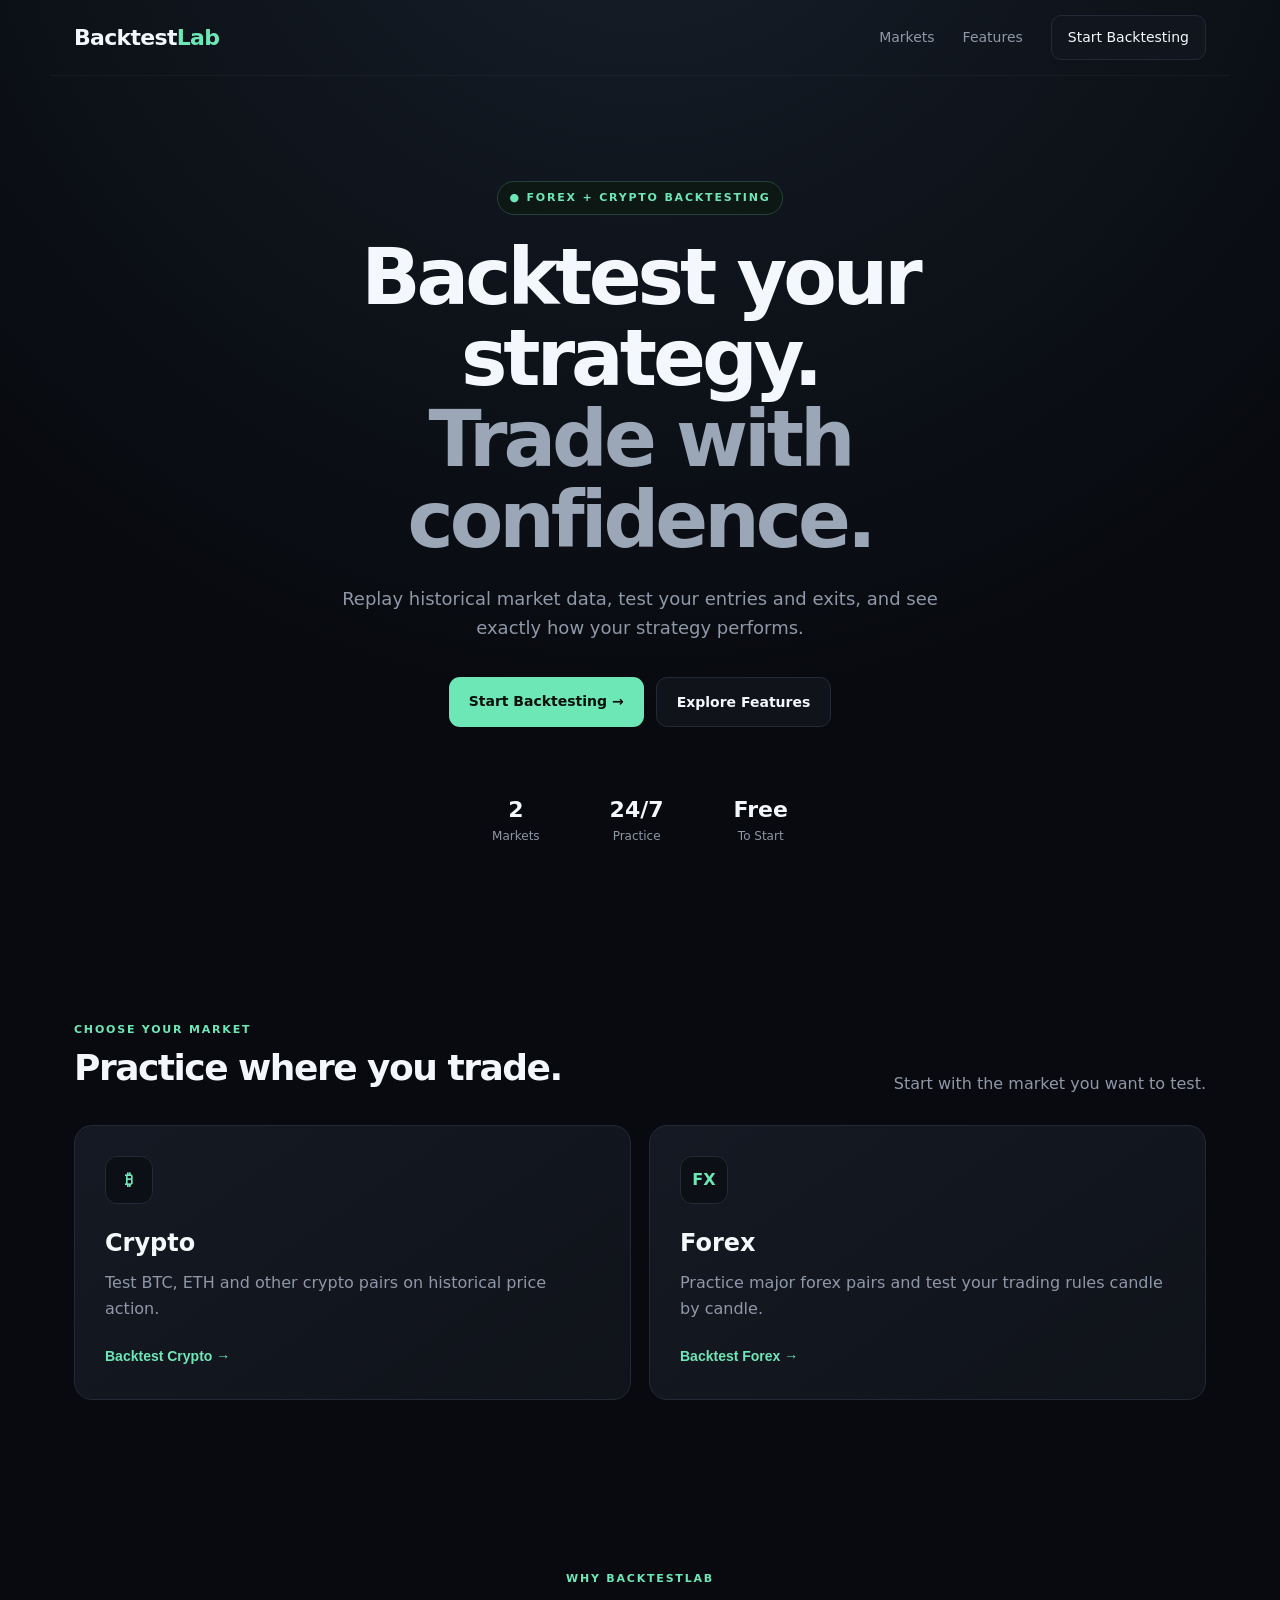
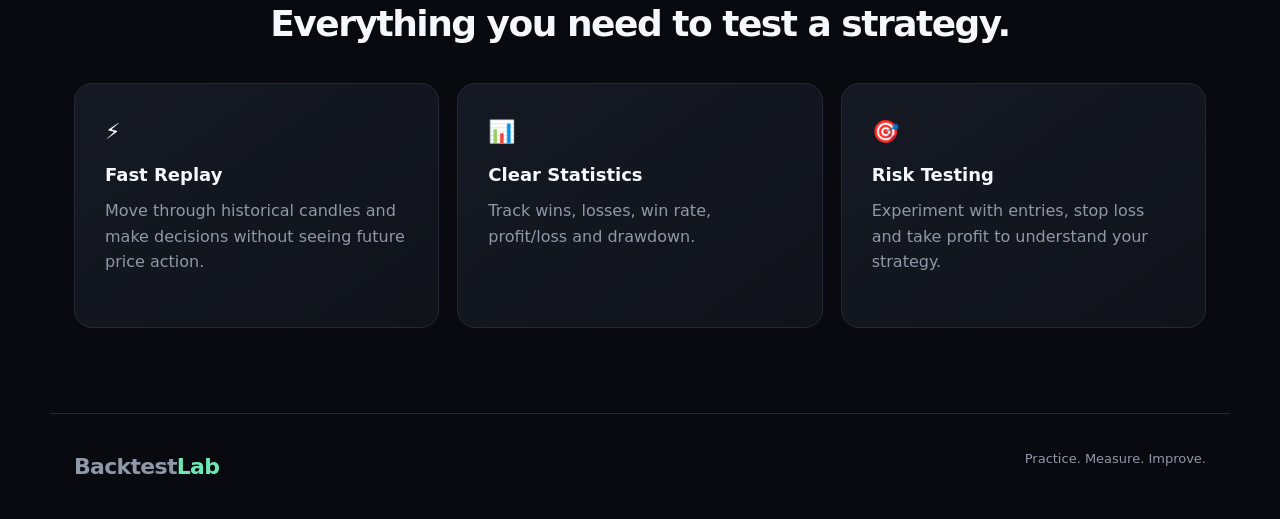
==== index.html @ ce2e9ffb "Add files via upload" ====
<!DOCTYPE html>
<html lang="en">
<head>
  <meta charset="UTF-8">
  <meta name="viewport" content="width=device-width, initial-scale=1.0">
  <title>BacktestLab — Test Your Strategy</title>
  <link rel="stylesheet" href="style.css">
</head>
<body>
  <nav class="nav">
    <div class="logo">Backtest<span>Lab</span></div>
    <div class="nav-links">
      <a href="dashboard.html">Markets</a>
      <a href="#features">Features</a>
      <a class="nav-btn" href="#start">Start Backtesting</a>
    </div>
  </nav>

  <main>
    <section class="hero" id="start">
      <div class="badge">● FOREX + CRYPTO BACKTESTING</div>
      <h1>Backtest your strategy.<br><span>Trade with confidence.</span></h1>
      <p>Replay historical market data, test your entries and exits, and see exactly how your strategy performs.</p>
      <div class="hero-buttons">
        <a class="primary-btn" href="dashboard.html">Start Backtesting <b>→</b></a>
        <a class="secondary-btn" href="#features">Explore Features</a>
      </div>
      <div class="stats">
        <div><strong>2</strong><small>Markets</small></div>
        <div><strong>24/7</strong><small>Practice</small></div>
        <div><strong>Free</strong><small>To Start</small></div>
      </div>
    </section>

    <section class="markets" id="markets">
      <div class="section-title">
        <div>
          <p class="eyebrow">CHOOSE YOUR MARKET</p>
          <h2>Practice where you trade.</h2>
        </div>
        <p>Start with the market you want to test.</p>
      </div>
      <div class="market-grid">
        <article class="market-card">
          <div class="icon">₿</div>
          <h3>Crypto</h3>
          <p>Test BTC, ETH and other crypto pairs on historical price action.</p>
          <button onclick="window.location.href='dashboard.html?market=crypto'">Backtest Crypto →</button>
        </article>
        <article class="market-card">
          <div class="icon">FX</div>
          <h3>Forex</h3>
          <p>Practice major forex pairs and test your trading rules candle by candle.</p>
          <button onclick="window.location.href='dashboard.html?market=forex'">Backtest Forex →</button>
        </article>
      </div>
    </section>

    <section class="features" id="features">
      <p class="eyebrow">WHY BACKTESTLAB</p>
      <h2>Everything you need to test a strategy.</h2>
      <div class="feature-grid">
        <div class="feature"><div>⚡</div><h3>Fast Replay</h3><p>Move through historical candles and make decisions without seeing future price action.</p></div>
        <div class="feature"><div>📊</div><h3>Clear Statistics</h3><p>Track wins, losses, win rate, profit/loss and drawdown.</p></div>
        <div class="feature"><div>🎯</div><h3>Risk Testing</h3><p>Experiment with entries, stop loss and take profit to understand your strategy.</p></div>
      </div>
    </section>
  </main>

  <footer>
    <div class="logo">Backtest<span>Lab</span></div>
    <p>Practice. Measure. Improve.</p>
  </footer>

  <script src="script.js"></script>
</body>
</html>
---- style.css ----
*{box-sizing:border-box;margin:0;padding:0}
:root{--bg:#080a0f;--panel:#10131a;--panel2:#151923;--text:#f4f7fb;--muted:#8f98a8;--line:#232936;--accent:#6ee7b7}
html{scroll-behavior:smooth}
body{font-family:Inter,system-ui,-apple-system,BlinkMacSystemFont,"Segoe UI",sans-serif;background:radial-gradient(circle at 50% -10%,#17202b 0,#080a0f 38%);color:var(--text);line-height:1.6}
a{text-decoration:none;color:inherit}
.nav{height:76px;display:flex;align-items:center;justify-content:space-between;max-width:1180px;margin:auto;padding:0 24px;border-bottom:1px solid rgba(255,255,255,.04)}
.logo{font-size:22px;font-weight:800;letter-spacing:-.7px}.logo span{color:var(--accent)}
.nav-links{display:flex;align-items:center;gap:28px;color:var(--muted);font-size:14px}.nav-links a:hover{color:var(--text)}
.nav-btn{padding:10px 16px;border:1px solid var(--line);border-radius:10px;color:var(--text)!important;background:#11151d}
.hero{max-width:900px;text-align:center;margin:0 auto;padding:105px 24px 90px}
.badge,.eyebrow{font-size:11px;letter-spacing:1.8px;font-weight:800;color:var(--accent)}
.badge{display:inline-block;border:1px solid #244337;background:#0d1714;padding:7px 12px;border-radius:999px;margin-bottom:22px}
.hero h1{font-size:clamp(44px,7vw,78px);line-height:1.04;letter-spacing:-4px;margin-bottom:24px}.hero h1 span{color:#9ba6b7}
.hero>p{max-width:650px;margin:auto;color:var(--muted);font-size:18px}
.hero-buttons{display:flex;justify-content:center;gap:12px;margin-top:34px;flex-wrap:wrap}
.primary-btn,.secondary-btn{padding:13px 20px;border-radius:11px;font-weight:750;font-size:14px}.primary-btn{background:var(--accent);color:#06100b}.secondary-btn{border:1px solid var(--line);background:var(--panel)}
.stats{display:flex;justify-content:center;gap:70px;margin-top:65px}.stats div{display:flex;flex-direction:column}.stats strong{font-size:22px}.stats small{color:var(--muted);font-size:12px}
.markets,.features{max-width:1180px;margin:auto;padding:85px 24px}.section-title{display:flex;justify-content:space-between;align-items:end;margin-bottom:28px}.section-title h2,.features h2{font-size:36px;letter-spacing:-1.5px}.section-title>p{color:var(--muted)}
.market-grid{display:grid;grid-template-columns:1fr 1fr;gap:18px}.market-card,.feature{background:linear-gradient(145deg,var(--panel2),var(--panel));border:1px solid var(--line);border-radius:18px;padding:30px}
.icon{width:48px;height:48px;display:grid;place-items:center;border:1px solid var(--line);border-radius:12px;background:#0c0f15;margin-bottom:20px;font-weight:900;color:var(--accent)}
.market-card h3{font-size:24px}.market-card p,.feature p{color:var(--muted);margin:8px 0 22px}
.market-card button{border:0;background:transparent;color:var(--accent);font-weight:800;cursor:pointer;font-size:14px;padding:0}
.features{text-align:center}.features h2{margin:8px 0 30px}.feature-grid{display:grid;grid-template-columns:repeat(3,1fr);gap:18px;text-align:left}.feature>div{font-size:22px;margin-bottom:12px}.feature h3{font-size:18px}
footer{border-top:1px solid var(--line);max-width:1180px;margin:auto;padding:35px 24px;display:flex;justify-content:space-between;color:var(--muted);font-size:13px}
@media(max-width:720px){.nav-links a:not(.nav-btn){display:none}.hero{padding-top:70px}.hero h1{letter-spacing:-2px}.stats{gap:28px}.section-title{display:block}.section-title>p{margin-top:8px}.market-grid,.feature-grid{grid-template-columns:1fr}footer{display:block}footer p{margin-top:8px}}
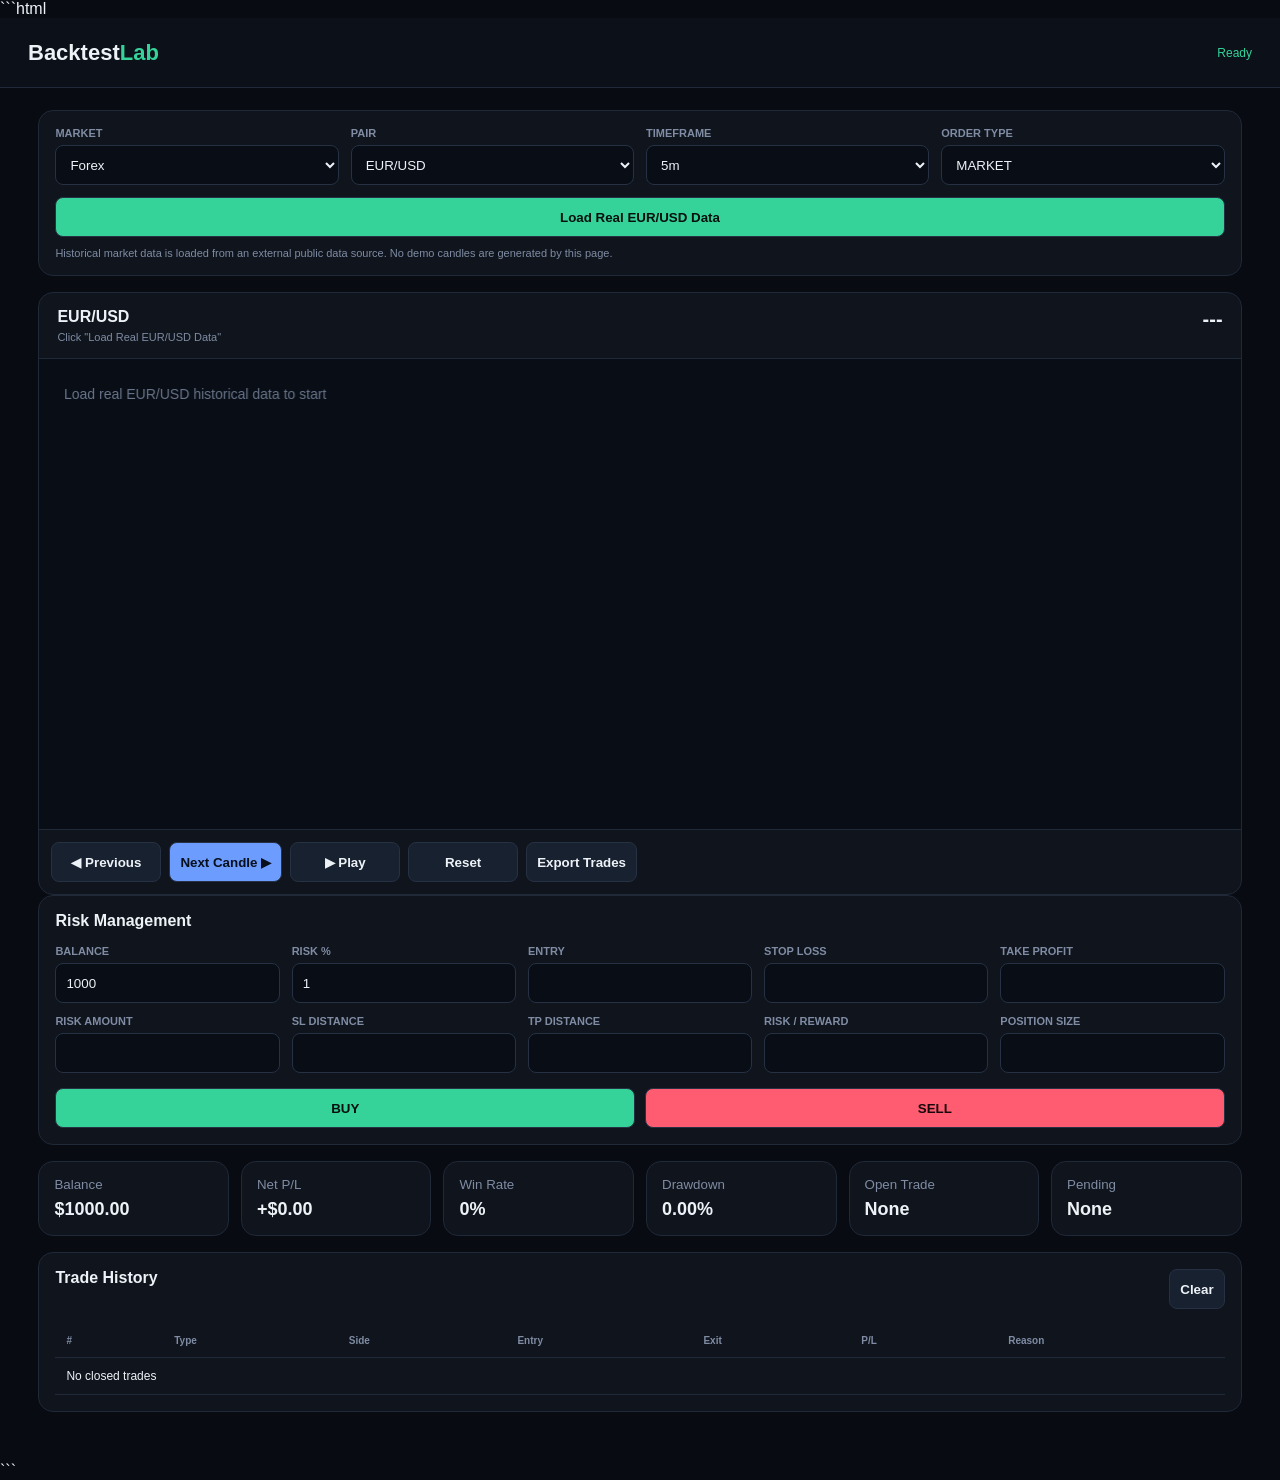
==== commit 415d89bd: "Update index.html" ====
--- a/index.html
+++ b/index.html
@@ -1,77 +1,2175 @@
+```html
 <!DOCTYPE html>
 <html lang="en">
 <head>
-  <meta charset="UTF-8">
-  <meta name="viewport" content="width=device-width, initial-scale=1.0">
-  <title>BacktestLab — Test Your Strategy</title>
-  <link rel="stylesheet" href="style.css">
+<meta charset="UTF-8">
+<meta name="viewport" content="width=device-width,initial-scale=1.0">
+<title>BacktestLab</title>
+
+<style>
+*{box-sizing:border-box;margin:0;padding:0}
+
+body{
+  background:#080b11;
+  color:#edf2f7;
+  font-family:Arial,sans-serif;
+}
+
+header{
+  height:70px;
+  padding:0 28px;
+  display:flex;
+  align-items:center;
+  justify-content:space-between;
+  border-bottom:1px solid #202938;
+  background:#0c1119;
+}
+
+.logo{
+  font-size:22px;
+  font-weight:800;
+}
+
+.logo span{color:#35d39a}
+
+#status{
+  color:#35d39a;
+  font-size:12px;
+}
+
+main{
+  width:94%;
+  max-width:1450px;
+  margin:22px auto 50px;
+}
+
+.panel,.chartWrap,.stat{
+  background:#0f141d;
+  border:1px solid #202938;
+  border-radius:15px;
+}
+
+.panel{
+  padding:16px;
+  margin-bottom:16px;
+}
+
+.grid{
+  display:grid;
+  grid-template-columns:repeat(4,1fr);
+  gap:12px;
+}
+
+label{
+  display:block;
+  color:#7f8ca3;
+  font-size:11px;
+  font-weight:bold;
+  margin-bottom:6px;
+  text-transform:uppercase;
+}
+
+input,select,button{
+  width:100%;
+  height:40px;
+  border-radius:8px;
+  border:1px solid #263143;
+  background:#090e16;
+  color:#edf2f7;
+  padding:0 10px;
+}
+
+button{
+  cursor:pointer;
+  background:#182130;
+  font-weight:bold;
+}
+
+button:hover{
+  background:#253247;
+}
+
+.green{
+  background:#35d39a;
+  color:#07100d;
+}
+
+.red{
+  background:#ff5c72;
+  color:#16070a;
+}
+
+.blue{
+  background:#6d9cff;
+  color:#07101c;
+}
+
+.chartWrap{
+  overflow:hidden;
+}
+
+.chartTop{
+  padding:15px 18px;
+  border-bottom:1px solid #202938;
+  display:flex;
+  justify-content:space-between;
+}
+
+#price{
+  font-size:20px;
+  font-weight:bold;
+}
+
+canvas{
+  display:block;
+  width:100%;
+  height:470px;
+  background:#090e16;
+}
+
+.controls{
+  display:flex;
+  gap:8px;
+  padding:12px;
+  border-top:1px solid #202938;
+}
+
+.controls button{
+  width:auto;
+  min-width:110px;
+}
+
+.riskGrid{
+  display:grid;
+  grid-template-columns:repeat(5,1fr);
+  gap:12px;
+}
+
+.stats{
+  display:grid;
+  grid-template-columns:repeat(6,1fr);
+  gap:12px;
+}
+
+.stat{
+  padding:15px;
+}
+
+.stat small{
+  display:block;
+  color:#7f8ca3;
+  margin-bottom:7px;
+}
+
+.stat strong{
+  font-size:18px;
+}
+
+.tradeButtons{
+  display:grid;
+  grid-template-columns:1fr 1fr;
+  gap:10px;
+  margin-top:15px;
+}
+
+table{
+  width:100%;
+  border-collapse:collapse;
+}
+
+th,td{
+  padding:11px;
+  text-align:left;
+  border-bottom:1px solid #202938;
+  font-size:12px;
+}
+
+th{
+  color:#7f8ca3;
+  font-size:10px;
+}
+
+.source{
+  margin-top:10px;
+  color:#7f8ca3;
+  font-size:11px;
+}
+
+@media(max-width:900px){
+  .grid,.riskGrid,.stats{
+    grid-template-columns:repeat(2,1fr);
+  }
+}
+
+@media(max-width:550px){
+  .grid,.riskGrid,.stats{
+    grid-template-columns:1fr;
+  }
+
+  canvas{
+    height:350px;
+  }
+
+  .controls{
+    flex-wrap:wrap;
+  }
+
+  .controls button{
+    flex:1;
+  }
+}
+</style>
 </head>
+
 <body>
-  <nav class="nav">
-    <div class="logo">Backtest<span>Lab</span></div>
-    <div class="nav-links">
-      <a href="dashboard.html">Markets</a>
-      <a href="#features">Features</a>
-      <a class="nav-btn" href="#start">Start Backtesting</a>
-    </div>
-  </nav>
-
-  <main>
-    <section class="hero" id="start">
-      <div class="badge">● FOREX + CRYPTO BACKTESTING</div>
-      <h1>Backtest your strategy.<br><span>Trade with confidence.</span></h1>
-      <p>Replay historical market data, test your entries and exits, and see exactly how your strategy performs.</p>
-      <div class="hero-buttons">
-        <a class="primary-btn" href="dashboard.html">Start Backtesting <b>→</b></a>
-        <a class="secondary-btn" href="#features">Explore Features</a>
-      </div>
-      <div class="stats">
-        <div><strong>2</strong><small>Markets</small></div>
-        <div><strong>24/7</strong><small>Practice</small></div>
-        <div><strong>Free</strong><small>To Start</small></div>
-      </div>
-    </section>
-
-    <section class="markets" id="markets">
-      <div class="section-title">
-        <div>
-          <p class="eyebrow">CHOOSE YOUR MARKET</p>
-          <h2>Practice where you trade.</h2>
-        </div>
-        <p>Start with the market you want to test.</p>
-      </div>
-      <div class="market-grid">
-        <article class="market-card">
-          <div class="icon">₿</div>
-          <h3>Crypto</h3>
-          <p>Test BTC, ETH and other crypto pairs on historical price action.</p>
-          <button onclick="window.location.href='dashboard.html?market=crypto'">Backtest Crypto →</button>
-        </article>
-        <article class="market-card">
-          <div class="icon">FX</div>
-          <h3>Forex</h3>
-          <p>Practice major forex pairs and test your trading rules candle by candle.</p>
-          <button onclick="window.location.href='dashboard.html?market=forex'">Backtest Forex →</button>
-        </article>
-      </div>
-    </section>
-
-    <section class="features" id="features">
-      <p class="eyebrow">WHY BACKTESTLAB</p>
-      <h2>Everything you need to test a strategy.</h2>
-      <div class="feature-grid">
-        <div class="feature"><div>⚡</div><h3>Fast Replay</h3><p>Move through historical candles and make decisions without seeing future price action.</p></div>
-        <div class="feature"><div>📊</div><h3>Clear Statistics</h3><p>Track wins, losses, win rate, profit/loss and drawdown.</p></div>
-        <div class="feature"><div>🎯</div><h3>Risk Testing</h3><p>Experiment with entries, stop loss and take profit to understand your strategy.</p></div>
-      </div>
-    </section>
-  </main>
-
-  <footer>
-    <div class="logo">Backtest<span>Lab</span></div>
-    <p>Practice. Measure. Improve.</p>
-  </footer>
-
-  <script src="script.js"></script>
+
+<header>
+
+<div class="logo">
+Backtest<span>Lab</span>
+</div>
+
+<div id="status">
+Ready
+</div>
+
+</header>
+
+<main>
+
+<!-- MARKET -->
+
+<div class="panel">
+
+<div class="grid">
+
+<div>
+<label>Market</label>
+
+<select id="market">
+<option>Forex</option>
+</select>
+</div>
+
+
+<div>
+<label>Pair</label>
+
+<select id="pair">
+<option>EUR/USD</option>
+</select>
+</div>
+
+
+<div>
+<label>Timeframe</label>
+
+<select id="timeframe">
+<option>5m</option>
+</select>
+</div>
+
+
+<div>
+<label>Order Type</label>
+
+<select id="orderType">
+<option>MARKET</option>
+<option>LIMIT</option>
+</select>
+</div>
+
+</div>
+
+
+<div style="margin-top:12px">
+
+<button
+id="loadReal"
+class="green">
+
+Load Real EUR/USD Data
+
+</button>
+
+</div>
+
+
+<div class="source">
+
+Historical market data is loaded from an external public data source.
+No demo candles are generated by this page.
+
+</div>
+
+</div>
+
+
+<!-- CHART -->
+
+<div class="chartWrap">
+
+<div class="chartTop">
+
+<div>
+
+<strong id="chartPair">
+EUR/USD
+</strong>
+
+<div
+id="chartInfo"
+style="color:#7f8ca3;font-size:11px;margin-top:5px">
+
+Click "Load Real EUR/USD Data"
+
+</div>
+
+</div>
+
+
+<div id="price">
+---
+</div>
+
+</div>
+
+
+<canvas id="chart"></canvas>
+
+
+<div class="controls">
+
+<button id="prev">
+◀ Previous
+</button>
+
+<button id="next" class="blue">
+Next Candle ▶
+</button>
+
+<button id="play">
+▶ Play
+</button>
+
+<button id="reset">
+Reset
+</button>
+
+<button id="export">
+Export Trades
+</button>
+
+</div>
+
+</div>
+
+
+<!-- RISK -->
+
+<div class="panel">
+
+<div style="margin-bottom:15px">
+<strong>Risk Management</strong>
+</div>
+
+
+<div class="riskGrid">
+
+<div>
+<label>Balance</label>
+<input id="balance" type="number" value="1000">
+</div>
+
+<div>
+<label>Risk %</label>
+<input id="risk" type="number" value="1" step="0.1">
+</div>
+
+<div>
+<label>Entry</label>
+<input id="entry" type="number">
+</div>
+
+<div>
+<label>Stop Loss</label>
+<input id="sl" type="number">
+</div>
+
+<div>
+<label>Take Profit</label>
+<input id="tp" type="number">
+</div>
+
+<div>
+<label>Risk Amount</label>
+<input id="riskAmount" readonly>
+</div>
+
+<div>
+<label>SL Distance</label>
+<input id="slDistance" readonly>
+</div>
+
+<div>
+<label>TP Distance</label>
+<input id="tpDistance" readonly>
+</div>
+
+<div>
+<label>Risk / Reward</label>
+<input id="rr" readonly>
+</div>
+
+<div>
+<label>Position Size</label>
+<input id="size" readonly>
+</div>
+
+</div>
+
+
+<div class="tradeButtons">
+
+<button id="buy" class="green">
+BUY
+</button>
+
+<button id="sell" class="red">
+SELL
+</button>
+
+</div>
+
+</div>
+
+
+<!-- STATS -->
+
+<div class="stats">
+
+<div class="stat">
+<small>Balance</small>
+<strong id="statBalance">
+$1000.00
+</strong>
+</div>
+
+
+<div class="stat">
+<small>Net P/L</small>
+<strong id="statPL">
+$0.00
+</strong>
+</div>
+
+
+<div class="stat">
+<small>Win Rate</small>
+<strong id="statWin">
+0%
+</strong>
+</div>
+
+
+<div class="stat">
+<small>Drawdown</small>
+<strong id="statDD">
+0%
+</strong>
+</div>
+
+
+<div class="stat">
+<small>Open Trade</small>
+<strong id="statOpen">
+None
+</strong>
+</div>
+
+
+<div class="stat">
+<small>Pending</small>
+<strong id="statPending">
+None
+</strong>
+</div>
+
+</div>
+
+
+<!-- HISTORY -->
+
+<div
+class="panel"
+style="margin-top:16px">
+
+<div style="
+display:flex;
+justify-content:space-between;
+margin-bottom:15px">
+
+<strong>
+Trade History
+</strong>
+
+<button
+id="clear"
+style="width:auto">
+
+Clear
+
+</button>
+
+</div>
+
+
+<div style="overflow-x:auto">
+
+<table>
+
+<thead>
+
+<tr>
+
+<th>#</th>
+<th>Type</th>
+<th>Side</th>
+<th>Entry</th>
+<th>Exit</th>
+<th>P/L</th>
+<th>Reason</th>
+
+</tr>
+
+</thead>
+
+
+<tbody id="history">
+
+<tr>
+
+<td colspan="7">
+No closed trades
+</td>
+
+</tr>
+
+</tbody>
+
+</table>
+
+</div>
+
+</div>
+
+</main>
+
+
+<script>
+
+const $ = id =>
+document.getElementById(id);
+
+
+/*
+==================================================
+REAL HISTORICAL DATA SOURCE
+==================================================
+*/
+
+const DATA_URL =
+"https://raw.githubusercontent.com/getdata-finance/eurusd-5m-ohlcv-forex-historical-data/main/EURUSD_5m.csv";
+
+
+let candles = [];
+
+let candleIndex = 0;
+
+let openTrade = null;
+
+let pendingOrder = null;
+
+let trades = [];
+
+let balance = 1000;
+
+let peakBalance = 1000;
+
+let timer = null;
+
+
+/*
+==================================================
+LOAD REAL DATA
+==================================================
+*/
+
+async function loadRealData(){
+
+$("status").textContent =
+"Loading real historical data...";
+
+$("status").style.color =
+"#f2b84b";
+
+
+try{
+
+const response =
+await fetch(DATA_URL,{
+cache:"no-store"
+});
+
+
+if(!response.ok){
+
+throw new Error(
+"HTTP "+response.status
+);
+
+}
+
+
+const text =
+await response.text();
+
+
+candles =
+parseCSV(text);
+
+
+if(!candles.length){
+
+throw new Error(
+"No valid candles found"
+);
+
+}
+
+
+candleIndex =
+Math.min(
+80,
+candles.length-1
+);
+
+
+openTrade = null;
+
+pendingOrder = null;
+
+
+$("status").textContent =
+"REAL DATA LOADED";
+
+$("status").style.color =
+"#35d39a";
+
+
+$("chartInfo").textContent =
+"EUR/USD • 5m • "+
+candles.length.toLocaleString()+
+" historical candles";
+
+
+render();
+
+
+}catch(error){
+
+console.error(error);
+
+
+$("status").textContent =
+"Data load failed";
+
+$("status").style.color =
+"#ff5c72";
+
+
+alert(
+"Real historical data load nahi hui.\n\n"+
+"Error: "+error.message+
+"\n\nAgar Cloudflare browser request block kare, next step Worker proxy hoga."
+);
+
+}
+
+}
+
+
+/*
+==================================================
+CSV PARSER
+==================================================
+*/
+
+function parseCSV(text){
+
+const lines =
+text.trim().split(/\r?\n/);
+
+
+if(lines.length<2){
+
+return [];
+
+}
+
+
+const header =
+lines[0]
+.split(",")
+.map(x=>x.trim().toLowerCase());
+
+
+const timeIndex =
+header.findIndex(x=>
+[
+"timestamp",
+"datetime",
+"date",
+"time"
+].includes(x)
+);
+
+
+const openIndex =
+header.indexOf("open");
+
+const highIndex =
+header.indexOf("high");
+
+const lowIndex =
+header.indexOf("low");
+
+const closeIndex =
+header.indexOf("close");
+
+const volumeIndex =
+header.indexOf("volume");
+
+
+if(
+openIndex<0 ||
+highIndex<0 ||
+lowIndex<0 ||
+closeIndex<0
+){
+
+throw new Error(
+"OHLC columns missing"
+);
+
+}
+
+
+const result=[];
+
+
+for(
+let i=1;
+i<lines.length;
+i++
+){
+
+const row =
+lines[i].split(",");
+
+
+const open =
+Number(row[openIndex]);
+
+const high =
+Number(row[highIndex]);
+
+const low =
+Number(row[lowIndex]);
+
+const close =
+Number(row[closeIndex]);
+
+
+if(
+!Number.isFinite(open) ||
+!Number.isFinite(high) ||
+!Number.isFinite(low) ||
+!Number.isFinite(close)
+){
+
+continue;
+
+}
+
+
+result.push({
+
+time:
+timeIndex>=0
+? row[timeIndex]
+: "",
+
+open,
+high,
+low,
+close,
+
+volume:
+volumeIndex>=0
+? Number(row[volumeIndex])||0
+:0
+
+});
+
+}
+
+
+return result;
+
+}
+
+
+/*
+==================================================
+FORMAT
+==================================================
+*/
+
+function format(price){
+
+if(price<10){
+
+return price.toFixed(5);
+
+}
+
+return price.toFixed(2);
+
+}
+
+
+/*
+==================================================
+RESIZE
+==================================================
+*/
+
+function resize(){
+
+const canvas =
+$("chart");
+
+const rect =
+canvas.getBoundingClientRect();
+
+const dpr =
+window.devicePixelRatio||1;
+
+
+canvas.width =
+rect.width*dpr;
+
+canvas.height =
+rect.height*dpr;
+
+
+const ctx =
+canvas.getContext("2d");
+
+
+ctx.setTransform(
+dpr,0,0,dpr,0,0
+);
+
+
+drawChart();
+
+}
+
+
+/*
+==================================================
+CHART
+==================================================
+*/
+
+function drawChart(){
+
+const canvas =
+$("chart");
+
+const ctx =
+canvas.getContext("2d");
+
+
+const width =
+canvas.clientWidth;
+
+const height =
+canvas.clientHeight;
+
+
+ctx.clearRect(
+0,0,width,height
+);
+
+
+if(!candles.length){
+
+ctx.fillStyle =
+"#68758a";
+
+ctx.font =
+"14px Arial";
+
+
+ctx.fillText(
+"Load real EUR/USD historical data to start",
+25,
+40
+);
+
+return;
+
+}
+
+
+const visible =
+candles.slice(
+Math.max(
+0,
+candleIndex-80
+),
+candleIndex+1
+);
+
+
+let min =
+Math.min(
+...visible.map(x=>x.low)
+);
+
+
+let max =
+Math.max(
+...visible.map(x=>x.high)
+);
+
+
+const padding =
+(max-min)*0.12||0.0001;
+
+
+min-=padding;
+
+max+=padding;
+
+
+const priceY =
+price =>
+height -
+(
+(price-min)/
+(max-min)
+)*height;
+
+
+/*
+GRID
+*/
+
+ctx.strokeStyle =
+"#17202d";
+
+ctx.lineWidth=1;
+
+
+for(
+let i=0;
+i<=5;
+i++
+){
+
+const y =
+i*height/5;
+
+
+ctx.beginPath();
+
+ctx.moveTo(0,y);
+
+ctx.lineTo(width,y);
+
+ctx.stroke();
+
+}
+
+
+/*
+CANDLES
+*/
+
+const step =
+width/visible.length;
+
+
+const candleWidth =
+Math.max(
+3,
+step*.55
+);
+
+
+visible.forEach(
+(c,i)=>{
+
+const x =
+i*step+
+step/2;
+
+
+const bullish =
+c.close>=c.open;
+
+
+const color =
+bullish
+?"#35d39a"
+:"#ff5c72";
+
+
+ctx.strokeStyle=color;
+
+ctx.fillStyle=color;
+
+
+const high =
+priceY(c.high);
+
+const low =
+priceY(c.low);
+
+const open =
+priceY(c.open);
+
+const close =
+priceY(c.close);
+
+
+ctx.beginPath();
+
+ctx.moveTo(x,high);
+
+ctx.lineTo(x,low);
+
+ctx.stroke();
+
+
+ctx.fillRect(
+
+x-candleWidth/2,
+
+Math.min(open,close),
+
+candleWidth,
+
+Math.max(
+1,
+Math.abs(close-open)
+)
+
+);
+
+});
+
+
+/*
+LEVELS
+*/
+
+function level(
+price,
+color,
+label
+){
+
+const y =
+priceY(price);
+
+
+ctx.strokeStyle=color;
+
+ctx.setLineDash(
+[6,4]
+);
+
+
+ctx.beginPath();
+
+ctx.moveTo(0,y);
+
+ctx.lineTo(width,y);
+
+ctx.stroke();
+
+
+ctx.setLineDash([]);
+
+
+ctx.fillStyle=color;
+
+ctx.font=
+"11px Arial";
+
+
+ctx.fillText(
+label+" "+format(price),
+8,
+Math.max(14,y-5)
+);
+
+}
+
+
+if(openTrade){
+
+level(
+openTrade.entry,
+"#35d39a",
+"ENTRY"
+);
+
+level(
+openTrade.sl,
+"#ff5c72",
+"SL"
+);
+
+level(
+openTrade.tp,
+"#6d9cff",
+"TP"
+);
+
+}
+
+
+if(pendingOrder){
+
+level(
+pendingOrder.entry,
+"#f2b84b",
+"LIMIT"
+);
+
+}
+
+}
+
+
+/*
+==================================================
+RISK
+==================================================
+*/
+
+function calculateRisk(){
+
+const bal =
+Number($("balance").value)||0;
+
+const riskPercent =
+Number($("risk").value)||0;
+
+const entry =
+Number($("entry").value);
+
+const sl =
+Number($("sl").value);
+
+const tp =
+Number($("tp").value);
+
+
+const riskMoney =
+bal*riskPercent/100;
+
+
+$("riskAmount").value =
+"$"+riskMoney.toFixed(2);
+
+
+if(
+!entry ||
+!sl ||
+!tp
+){
+
+$("slDistance").value="-";
+
+$("tpDistance").value="-";
+
+$("rr").value="-";
+
+$("size").value="-";
+
+return;
+
+}
+
+
+const slDistance =
+Math.abs(entry-sl);
+
+const tpDistance =
+Math.abs(tp-entry);
+
+
+if(slDistance<=0){
+
+$("rr").value="-";
+
+$("size").value="-";
+
+return;
+
+}
+
+
+$("slDistance").value =
+format(slDistance);
+
+$("tpDistance").value =
+format(tpDistance);
+
+
+$("rr").value =
+"1:"+
+(tpDistance/slDistance)
+.toFixed(2);
+
+
+/*
+EUR/USD position sizing
+*/
+
+const size =
+riskMoney/
+(slDistance*100000);
+
+
+$("size").value =
+size.toFixed(4);
+
+}
+
+
+/*
+==================================================
+ORDER
+==================================================
+*/
+
+function placeOrder(side){
+
+if(!candles.length){
+
+alert(
+"Load real historical data first."
+);
+
+return;
+
+}
+
+
+if(openTrade){
+
+alert(
+"Current trade close hone do."
+);
+
+return;
+
+}
+
+
+const current =
+candles[candleIndex].close;
+
+
+let entry;
+
+
+if(
+$("orderType").value==="MARKET"
+){
+
+entry=current;
+
+$("entry").value =
+format(entry);
+
+}else{
+
+entry =
+Number($("entry").value);
+
+
+if(!entry){
+
+alert(
+"Limit entry price enter karo."
+);
+
+return;
+
+}
+
+}
+
+
+const sl =
+Number($("sl").value);
+
+const tp =
+Number($("tp").value);
+
+
+const size =
+Number($("size").value);
+
+
+if(!sl||!tp){
+
+alert(
+"SL aur TP set karo."
+);
+
+return;
+
+}
+
+
+if(
+side==="BUY" &&
+!(
+sl<entry &&
+tp>entry
+)
+){
+
+alert(
+"BUY: SL < Entry < TP hona chahiye."
+);
+
+return;
+
+}
+
+
+if(
+side==="SELL" &&
+!(
+tp<entry &&
+sl>entry
+)
+){
+
+alert(
+"SELL: TP < Entry < SL hona chahiye."
+);
+
+return;
+
+}
+
+
+if(!size){
+
+alert(
+"Position size calculate nahi hui."
+);
+
+return;
+
+}
+
+
+const trade={
+
+type:
+$("orderType").value,
+
+side,
+
+entry,
+
+sl,
+
+tp,
+
+size
+
+};
+
+
+if(
+$("orderType").value==="MARKET"
+){
+
+openTrade=trade;
+
+}else{
+
+pendingOrder=trade;
+
+}
+
+
+drawChart();
+
+updateStats();
+
+}
+
+
+/*
+==================================================
+NEXT CANDLE
+==================================================
+*/
+
+function nextCandle(){
+
+if(!candles.length){
+
+return;
+
+}
+
+
+if(
+candleIndex>=
+candles.length-1
+){
+
+stopPlay();
+
+return;
+
+}
+
+
+candleIndex++;
+
+
+checkPending();
+
+checkTrade();
+
+
+render();
+
+}
+
+
+/*
+==================================================
+PREVIOUS
+==================================================
+*/
+
+function previousCandle(){
+
+if(candleIndex<=0){
+
+return;
+
+}
+
+
+candleIndex--;
+
+render();
+
+}
+
+
+/*
+==================================================
+LIMIT ORDER
+==================================================
+*/
+
+function checkPending(){
+
+if(!pendingOrder){
+
+return;
+
+}
+
+
+const c =
+candles[candleIndex];
+
+
+if(
+pendingOrder.side==="BUY" &&
+c.low<=pendingOrder.entry
+){
+
+openTrade =
+pendingOrder;
+
+pendingOrder=null;
+
+}
+
+
+if(
+pendingOrder &&
+pendingOrder.side==="SELL" &&
+c.high>=pendingOrder.entry
+){
+
+openTrade =
+pendingOrder;
+
+pendingOrder=null;
+
+}
+
+}
+
+
+/*
+==================================================
+SL TP
+==================================================
+*/
+
+function checkTrade(){
+
+if(!openTrade){
+
+return;
+
+}
+
+
+const c =
+candles[candleIndex];
+
+
+let exit=null;
+
+let reason="";
+
+
+if(
+openTrade.side==="BUY"
+){
+
+if(
+c.low<=openTrade.sl
+){
+
+exit=openTrade.sl;
+
+reason="SL";
+
+}
+else if(
+c.high>=openTrade.tp
+){
+
+exit=openTrade.tp;
+
+reason="TP";
+
+}
+
+}else{
+
+if(
+c.high>=openTrade.sl
+){
+
+exit=openTrade.sl;
+
+reason="SL";
+
+}
+else if(
+c.low<=openTrade.tp
+){
+
+exit=openTrade.tp;
+
+reason="TP";
+
+}
+
+}
+
+
+if(exit!==null){
+
+closeTrade(
+exit,
+reason
+);
+
+}
+
+}
+
+
+/*
+==================================================
+CLOSE TRADE
+==================================================
+*/
+
+function closeTrade(
+exit,
+reason
+){
+
+const difference =
+openTrade.side==="BUY"
+
+? exit-openTrade.entry
+
+: openTrade.entry-exit;
+
+
+const pl =
+difference*
+openTrade.size*
+100000;
+
+
+balance+=pl;
+
+
+trades.unshift({
+
+type:openTrade.type,
+
+side:openTrade.side,
+
+entry:openTrade.entry,
+
+exit,
+
+pl,
+
+reason
+
+});
+
+
+openTrade=null;
+
+
+peakBalance =
+Math.max(
+peakBalance,
+balance
+);
+
+
+renderHistory();
+
+updateStats();
+
+}
+
+
+/*
+==================================================
+RENDER
+==================================================
+*/
+
+function render(){
+
+if(!candles.length){
+
+drawChart();
+
+return;
+
+}
+
+
+const current =
+candles[candleIndex].close;
+
+
+$("price").textContent =
+format(current);
+
+
+$("chartPair").textContent =
+"EUR/USD";
+
+
+$("chartInfo").textContent =
+"5m • Candle "+
+(candleIndex+1)+
+"/"+
+candles.length;
+
+
+if(
+$("orderType").value==="MARKET" &&
+!openTrade &&
+!pendingOrder
+){
+
+$("entry").value =
+format(current);
+
+}
+
+
+calculateRisk();
+
+drawChart();
+
+updateStats();
+
+}
+
+
+/*
+==================================================
+STATS
+==================================================
+*/
+
+function updateStats(){
+
+$("statBalance").textContent =
+"$"+
+balance.toFixed(2);
+
+
+const starting =
+Number($("balance").value)||1000;
+
+
+const net =
+balance-starting;
+
+
+$("statPL").textContent =
+(net>=0?"+":"")+
+"$"+
+net.toFixed(2);
+
+
+const wins =
+trades.filter(
+x=>x.pl>0
+).length;
+
+
+$("statWin").textContent =
+trades.length
+
+?(
+wins/
+trades.length*
+100
+).toFixed(0)+"%"
+
+:"0%";
+
+
+const dd =
+peakBalance
+
+?(
+(peakBalance-balance)/
+peakBalance*
+100
+)
+
+:0;
+
+
+$("statDD").textContent =
+dd.toFixed(2)+"%";
+
+
+$("statOpen").textContent =
+openTrade
+
+?openTrade.side+
+" @ "+
+format(openTrade.entry)
+
+:"None";
+
+
+$("statPending").textContent =
+pendingOrder
+
+?pendingOrder.side+
+" @ "+
+format(pendingOrder.entry)
+
+:"None";
+
+}
+
+
+/*
+==================================================
+HISTORY
+==================================================
+*/
+
+function renderHistory(){
+
+if(!trades.length){
+
+$("history").innerHTML =
+`
+<tr>
+<td colspan="7">
+No closed trades
+</td>
+</tr>
+`;
+
+return;
+
+}
+
+
+$("history").innerHTML =
+trades.map(
+(t,i)=>`
+
+<tr>
+
+<td>${i+1}</td>
+
+<td>${t.type}</td>
+
+<td>${t.side}</td>
+
+<td>${format(t.entry)}</td>
+
+<td>${format(t.exit)}</td>
+
+<td>
+${t.pl>=0?"+":""}
+$${t.pl.toFixed(2)}
+</td>
+
+<td>${t.reason}</td>
+
+</tr>
+
+`
+).join("");
+
+}
+
+
+/*
+==================================================
+RESET
+==================================================
+*/
+
+$("reset").onclick=()=>{
+
+stopPlay();
+
+
+balance =
+Number($("balance").value)||1000;
+
+
+peakBalance =
+balance;
+
+
+trades=[];
+
+openTrade=null;
+
+pendingOrder=null;
+
+
+if(candles.length){
+
+candleIndex =
+Math.min(
+80,
+candles.length-1
+);
+
+}
+
+
+renderHistory();
+
+render();
+
+};
+
+
+/*
+==================================================
+CLEAR
+==================================================
+*/
+
+$("clear").onclick=()=>{
+
+trades=[];
+
+
+balance =
+Number($("balance").value)||1000;
+
+
+peakBalance =
+balance;
+
+
+renderHistory();
+
+updateStats();
+
+};
+
+
+/*
+==================================================
+PLAY
+==================================================
+*/
+
+$("play").onclick=()=>{
+
+if(timer){
+
+stopPlay();
+
+return;
+
+}
+
+
+if(!candles.length){
+
+alert(
+"Load real historical data first."
+);
+
+return;
+
+}
+
+
+$("play").textContent =
+"⏸ Pause";
+
+
+timer =
+setInterval(
+nextCandle,
+700
+);
+
+};
+
+
+function stopPlay(){
+
+if(timer){
+
+clearInterval(timer);
+
+timer=null;
+
+}
+
+
+$("play").textContent =
+"▶ Play";
+
+}
+
+
+/*
+==================================================
+BUTTONS
+==================================================
+*/
+
+$("loadReal").onclick =
+loadRealData;
+
+
+$("next").onclick =
+nextCandle;
+
+
+$("prev").onclick =
+previousCandle;
+
+
+$("buy").onclick =
+()=>placeOrder("BUY");
+
+
+$("sell").onclick =
+()=>placeOrder("SELL");
+
+
+/*
+==================================================
+INPUTS
+==================================================
+*/
+
+[
+"balance",
+"risk",
+"entry",
+"sl",
+"tp"
+].forEach(id=>{
+
+$(id).addEventListener(
+"input",
+()=>{
+
+calculateRisk();
+
+updateStats();
+
+drawChart();
+
+}
+);
+
+});
+
+
+$("orderType").onchange =
+()=>{
+
+if(
+$("orderType").value==="MARKET" &&
+candles.length
+){
+
+$("entry").value =
+format(
+candles[candleIndex].close
+);
+
+}
+
+
+calculateRisk();
+
+};
+
+
+/*
+==================================================
+EXPORT
+==================================================
+*/
+
+$("export").onclick=()=>{
+
+if(!trades.length){
+
+alert(
+"Export ke liye closed trades chahiye."
+);
+
+return;
+
+}
+
+
+let csv =
+"Type,Side,Entry,Exit,P/L,Reason\n";
+
+
+trades.forEach(t=>{
+
+csv+=
+`${t.type},${t.side},${t.entry},${t.exit},${t.pl},${t.reason}\n`;
+
+});
+
+
+const blob =
+new Blob(
+[csv],
+{type:"text/csv"}
+);
+
+
+const url =
+URL.createObjectURL(blob);
+
+
+const a =
+document.createElement("a");
+
+
+a.href=url;
+
+a.download=
+"backtest-results.csv";
+
+
+a.click();
+
+
+URL.revokeObjectURL(url);
+
+};
+
+
+/*
+==================================================
+START
+==================================================
+*/
+
+window.addEventListener(
+"resize",
+resize
+);
+
+
+resize();
+
+renderHistory();
+
+updateStats();
+
+</script>
+
 </body>
 </html>
+```
